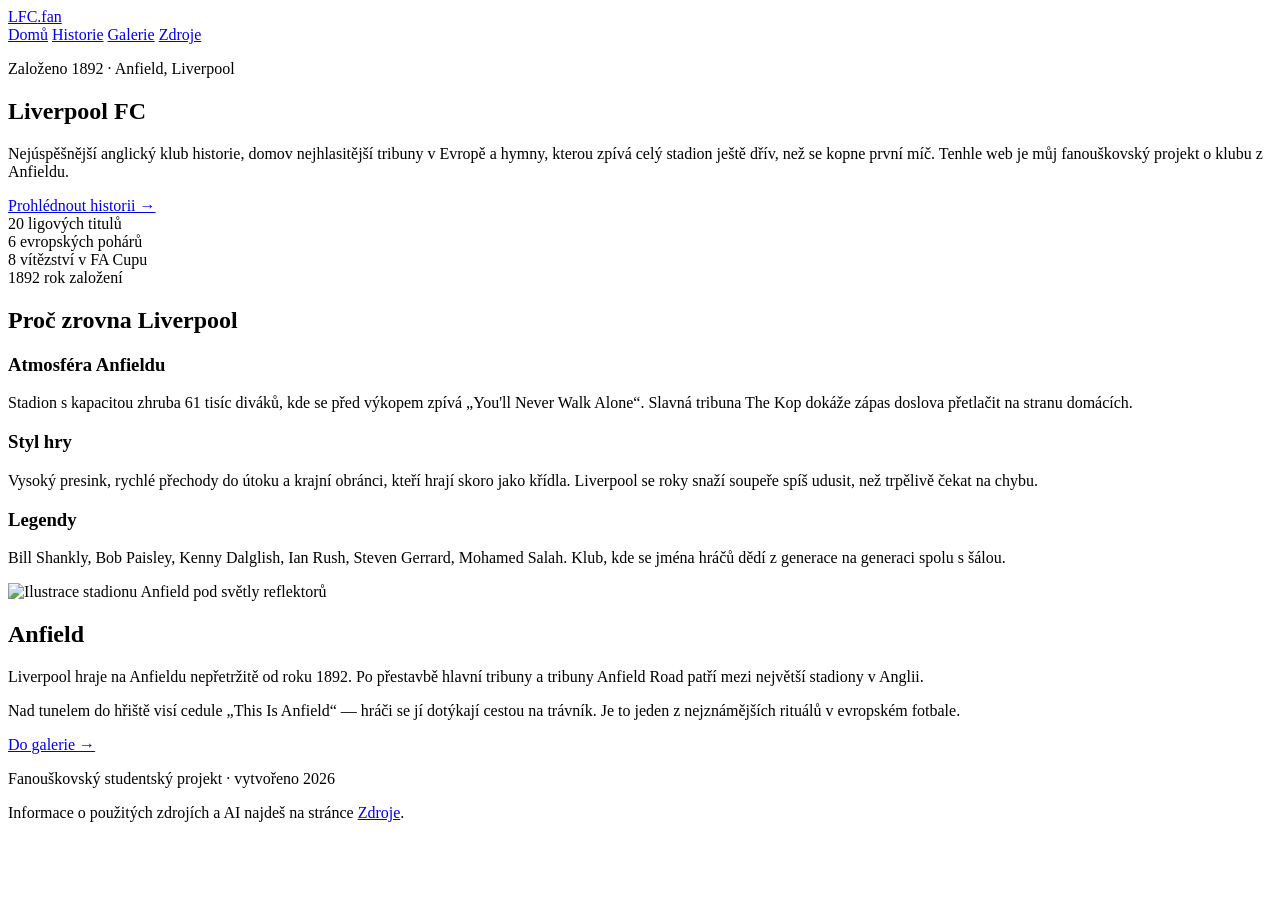
==== index.html @ aef9aa95 "Create index.html" ====
<!DOCTYPE html>
<html lang="cs">
<head>
    <meta charset="UTF-8">
    <meta name="viewport" content="width=device-width, initial-scale=1.0">
    <title>Liverpool FC — You'll Never Walk Alone</title>
    <link rel="preconnect" href="https://fonts.googleapis.com">
    <link rel="preconnect" href="https://fonts.gstatic.com" crossorigin>
    <link href="https://fonts.googleapis.com/css2?family=Inter:wght@400;600;800&display=swap" rel="stylesheet">
    <link rel="stylesheet" href="style.css">
</head>
<body>

    <header class="site-header">
        <a class="logo" href="index.html">LFC<span>.fan</span></a>
        <nav>
            <a class="active" href="index.html">Domů</a>
            <a href="historie.html">Historie</a>
            <a href="galerie.html">Galerie</a>
            <a href="zdroje.html">Zdroje</a>
        </nav>
    </header>

    <main>

        <section class="hero">
            <p class="kicker">Založeno 1892 &middot; Anfield, Liverpool</p>
            <h1>Liverpool FC</h1>
            <p class="lead">
                Nejúspěšnější anglický klub historie, domov nejhlasitější tribuny v Evropě
                a hymny, kterou zpívá celý stadion ještě dřív, než se kopne první míč.
                Tenhle web je můj fanouškovský projekt o klubu z Anfieldu.
            </p>
            <a class="btn" href="historie.html">Prohlédnout historii &rarr;</a>
        </section>

        <section class="stats">
            <div class="stat">
                <span class="num">20</span>
                <span class="label">ligových titulů</span>
            </div>
            <div class="stat">
                <span class="num">6</span>
                <span class="label">evropských pohárů</span>
            </div>
            <div class="stat">
                <span class="num">8</span>
                <span class="label">vítězství v FA Cupu</span>
            </div>
            <div class="stat">
                <span class="num">1892</span>
                <span class="label">rok založení</span>
            </div>
        </section>

        <section>
            <h2>Proč zrovna Liverpool</h2>
            <div class="cards">

                <article class="card">
                    <h3>Atmosféra Anfieldu</h3>
                    <p>
                        Stadion s kapacitou zhruba 61 tisíc diváků, kde se před výkopem
                        zpívá „You'll Never Walk Alone“. Slavná tribuna The Kop dokáže
                        zápas doslova přetlačit na stranu domácích.
                    </p>
                </article>

                <article class="card">
                    <h3>Styl hry</h3>
                    <p>
                        Vysoký presink, rychlé přechody do útoku a krajní obránci, kteří
                        hrají skoro jako křídla. Liverpool se roky snaží soupeře spíš udusit,
                        než trpělivě čekat na chybu.
                    </p>
                </article>

                <article class="card">
                    <h3>Legendy</h3>
                    <p>
                        Bill Shankly, Bob Paisley, Kenny Dalglish, Ian Rush, Steven Gerrard,
                        Mohamed Salah. Klub, kde se jména hráčů dědí z generace na generaci
                        spolu s šálou.
                    </p>
                </article>

            </div>
        </section>

        <section class="split">
            <img src="img/anfield.svg" alt="Ilustrace stadionu Anfield pod světly reflektorů">
            <div>
                <h2>Anfield</h2>
                <p>
                    Liverpool hraje na Anfieldu nepřetržitě od roku 1892. Po přestavbě
                    hlavní tribuny a tribuny Anfield Road patří mezi největší stadiony
                    v Anglii.
                </p>
                <p>
                    Nad tunelem do hřiště visí cedule „This Is Anfield“ — hráči se jí
                    dotýkají cestou na trávník. Je to jeden z nejznámějších rituálů
                    v evropském fotbale.
                </p>
                <a class="btn btn-ghost" href="galerie.html">Do galerie &rarr;</a>
            </div>
        </section>

    </main>

    <footer class="site-footer">
        <p>Fanouškovský studentský projekt &middot; vytvořeno 2026</p>
        <p>Informace o použitých zdrojích a AI najdeš na stránce <a href="zdroje.html">Zdroje</a>.</p>
    </footer>

</body>
</html>
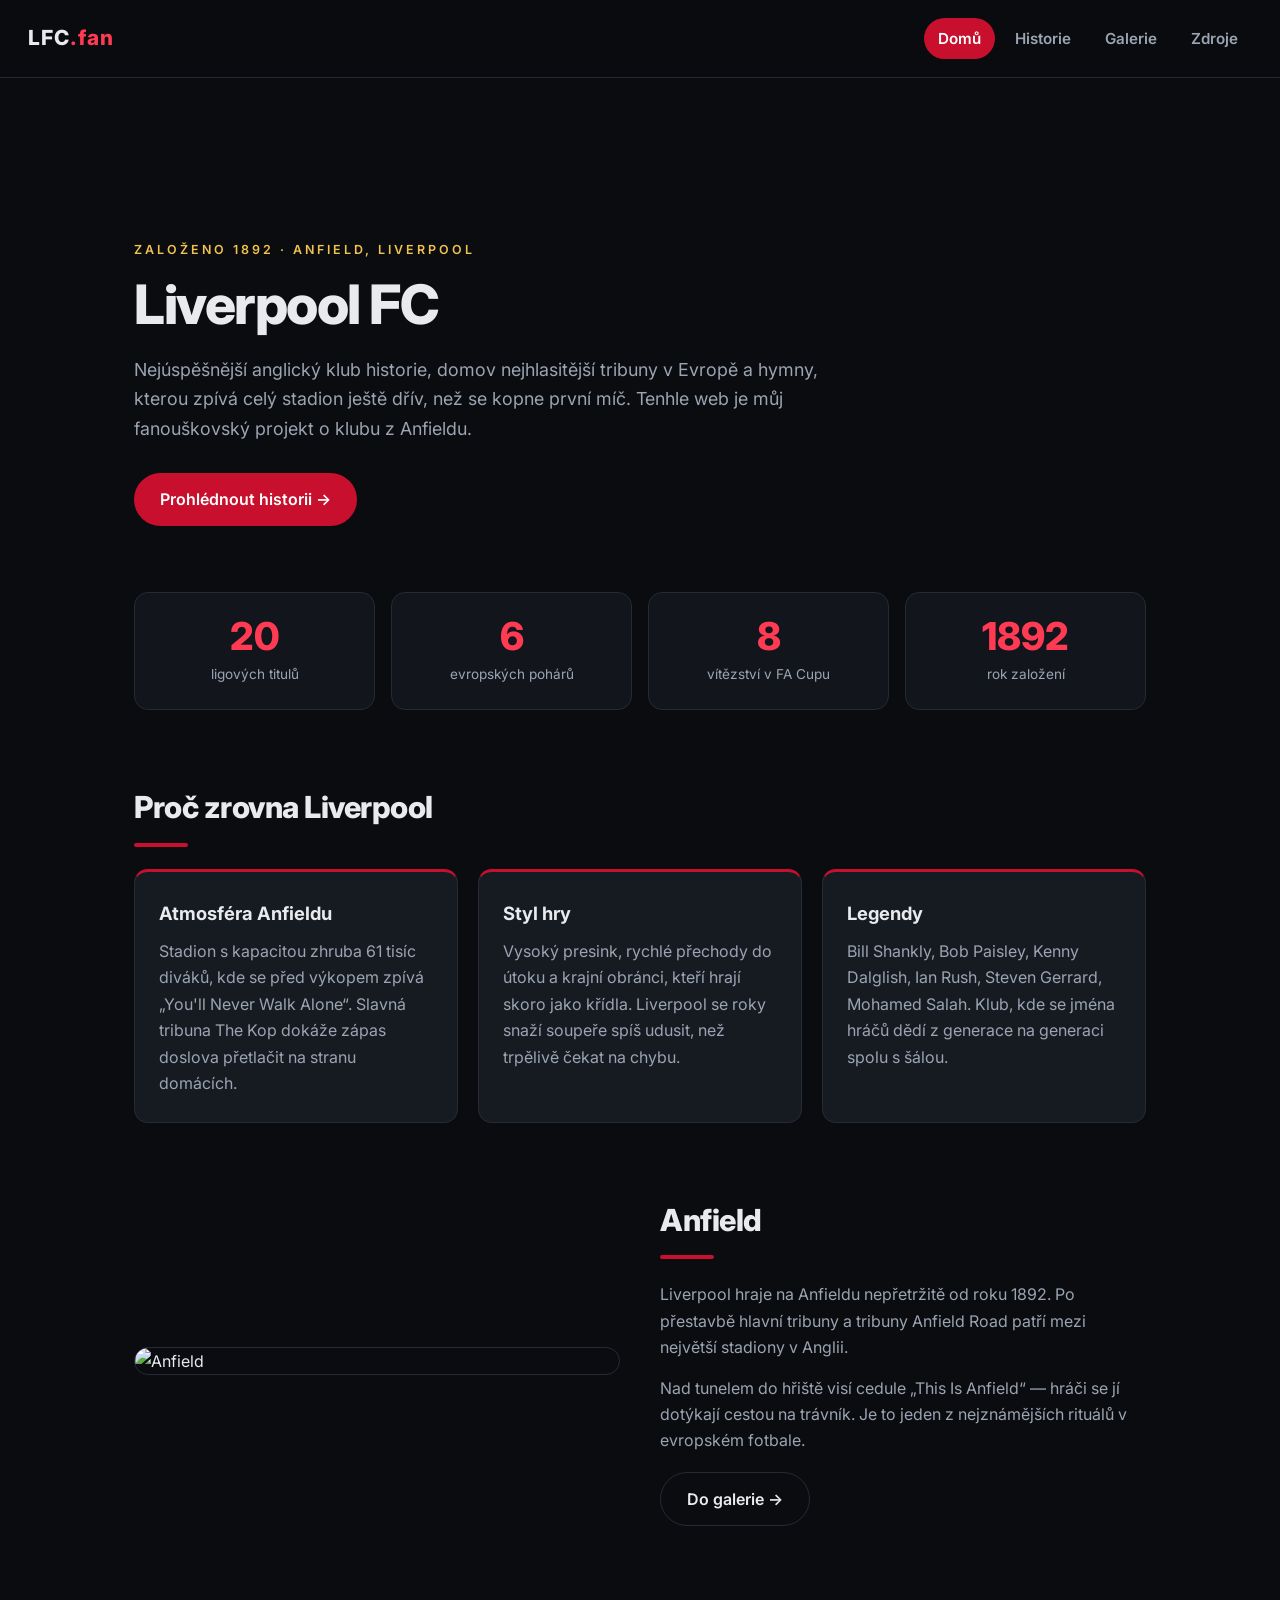
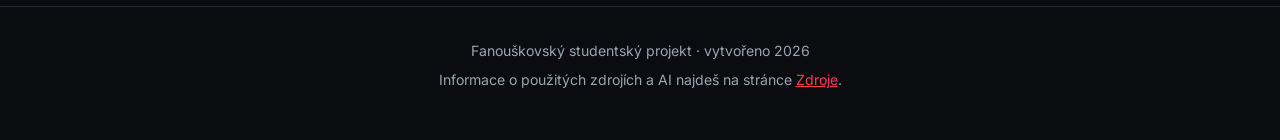
==== commit 84d78864: "Update index.html" ====
--- a/index.html
+++ b/index.html
@@ -88,7 +88,7 @@
         </section>
 
         <section class="split">
-            <img src="img/anfield.svg" alt="Ilustrace stadionu Anfield pod světly reflektorů">
+            <img src="https://www.thisisanfield.com/wp-content/uploads/2024-01-10-005-Liverpool_Fulham.jpg" alt="Anfield">
             <div>
                 <h2>Anfield</h2>
                 <p>
--- a/style.css
+++ b/style.css
@@ -0,0 +1,373 @@
+/* ====== Liverpool FC fan web — hlavní styl ====== */
+
+:root {
+    --bg: #0a0c0f;
+    --bg-soft: #12161c;
+    --card: #161b22;
+    --line: #242b35;
+    --text: #e8eaed;
+    --muted: #9aa4b2;
+    --red: #c8102e;
+    --red-light: #ff3b54;
+    --gold: #f2c14e;
+    --radius: 14px;
+}
+
+* {
+    margin: 0;
+    padding: 0;
+    box-sizing: border-box;
+}
+
+body {
+    font-family: "Inter", "Segoe UI", Arial, sans-serif;
+    background: var(--bg);
+    color: var(--text);
+    line-height: 1.65;
+}
+
+/* ====== Hlavička a menu ====== */
+
+.site-header {
+    display: flex;
+    align-items: center;
+    justify-content: space-between;
+    flex-wrap: wrap;
+    gap: 16px;
+    padding: 18px 28px;
+    background: rgba(10, 12, 15, 0.9);
+    border-bottom: 1px solid var(--line);
+    position: sticky;
+    top: 0;
+    z-index: 10;
+}
+
+.logo {
+    font-weight: 800;
+    font-size: 1.3rem;
+    letter-spacing: 1px;
+    color: var(--text);
+    text-decoration: none;
+}
+
+.logo span {
+    color: var(--red-light);
+}
+
+.site-header nav {
+    display: flex;
+    gap: 6px;
+    flex-wrap: wrap;
+}
+
+.site-header nav a {
+    color: var(--muted);
+    text-decoration: none;
+    font-weight: 600;
+    font-size: 0.95rem;
+    padding: 8px 14px;
+    border-radius: 999px;
+}
+
+.site-header nav a.active {
+    color: #fff;
+    background: var(--red);
+}
+
+/* ====== Obsah ====== */
+
+main {
+    max-width: 1060px;
+    margin: 0 auto;
+    padding: 0 24px 80px;
+}
+
+section {
+    margin-top: 72px;
+}
+
+h1 {
+    font-size: 3.4rem;
+    font-weight: 800;
+    line-height: 1.1;
+    letter-spacing: -1.5px;
+}
+
+h2 {
+    font-size: 1.9rem;
+    font-weight: 800;
+    letter-spacing: -0.5px;
+    margin-bottom: 22px;
+}
+
+h2::after {
+    content: "";
+    display: block;
+    width: 54px;
+    height: 4px;
+    margin-top: 10px;
+    border-radius: 4px;
+    background: var(--red);
+}
+
+h3 {
+    font-size: 1.15rem;
+    margin-bottom: 10px;
+}
+
+p {
+    color: var(--muted);
+}
+
+a {
+    color: var(--red-light);
+}
+
+/* ====== Hero ====== */
+
+.hero {
+    padding: 90px 0 10px;
+    max-width: 720px;
+}
+
+.kicker {
+    text-transform: uppercase;
+    letter-spacing: 3px;
+    font-size: 0.78rem;
+    font-weight: 600;
+    color: var(--gold);
+    margin-bottom: 14px;
+}
+
+.lead {
+    font-size: 1.12rem;
+    margin: 20px 0 30px;
+}
+
+.btn {
+    display: inline-block;
+    background: var(--red);
+    color: #fff;
+    text-decoration: none;
+    font-weight: 600;
+    padding: 13px 26px;
+    border-radius: 999px;
+}
+
+.btn-ghost {
+    background: transparent;
+    border: 1px solid var(--line);
+    color: var(--text);
+    margin-top: 18px;
+}
+
+/* ====== Statistiky ====== */
+
+.stats {
+    display: grid;
+    grid-template-columns: repeat(4, 1fr);
+    gap: 16px;
+    margin-top: 56px;
+}
+
+.stat {
+    background: var(--bg-soft);
+    border: 1px solid var(--line);
+    border-radius: var(--radius);
+    padding: 24px 18px;
+    text-align: center;
+}
+
+.stat .num {
+    display: block;
+    font-size: 2.4rem;
+    font-weight: 800;
+    color: var(--red-light);
+    line-height: 1;
+}
+
+.stat .label {
+    display: block;
+    margin-top: 8px;
+    font-size: 0.85rem;
+    color: var(--muted);
+}
+
+/* ====== Karty ====== */
+
+.cards {
+    display: grid;
+    grid-template-columns: repeat(3, 1fr);
+    gap: 20px;
+}
+
+.card {
+    background: var(--card);
+    border: 1px solid var(--line);
+    border-top: 3px solid var(--red);
+    border-radius: var(--radius);
+    padding: 26px 24px;
+}
+
+/* ====== Dvousloupcová sekce ====== */
+
+.split {
+    display: grid;
+    grid-template-columns: 1fr 1fr;
+    gap: 40px;
+    align-items: center;
+}
+
+.split img {
+    width: 100%;
+    border-radius: var(--radius);
+    border: 1px solid var(--line);
+}
+
+.split p + p {
+    margin-top: 14px;
+}
+
+/* ====== Časová osa (historie) ====== */
+
+.timeline {
+    border-left: 2px solid var(--line);
+    padding-left: 26px;
+    margin-left: 8px;
+}
+
+.timeline .item {
+    position: relative;
+    padding-bottom: 32px;
+}
+
+.timeline .item::before {
+    content: "";
+    position: absolute;
+    left: -34px;
+    top: 7px;
+    width: 12px;
+    height: 12px;
+    border-radius: 50%;
+    background: var(--red);
+    border: 3px solid var(--bg);
+}
+
+.timeline .year {
+    font-weight: 800;
+    color: var(--gold);
+    letter-spacing: 1px;
+}
+
+/* ====== Tabulka trofejí ====== */
+
+table {
+    width: 100%;
+    border-collapse: collapse;
+    background: var(--bg-soft);
+    border: 1px solid var(--line);
+    border-radius: var(--radius);
+    overflow: hidden;
+}
+
+th, td {
+    text-align: left;
+    padding: 13px 18px;
+    border-bottom: 1px solid var(--line);
+    font-size: 0.95rem;
+}
+
+th {
+    background: #1b212a;
+    font-size: 0.8rem;
+    text-transform: uppercase;
+    letter-spacing: 1.5px;
+    color: var(--muted);
+}
+
+td:last-child {
+    color: var(--gold);
+    font-weight: 700;
+}
+
+tr:last-child td {
+    border-bottom: none;
+}
+
+/* ====== Galerie ====== */
+
+.gallery {
+    display: grid;
+    grid-template-columns: repeat(2, 1fr);
+    gap: 22px;
+}
+
+figure {
+    background: var(--card);
+    border: 1px solid var(--line);
+    border-radius: var(--radius);
+    overflow: hidden;
+}
+
+figure img {
+    width: 100%;
+    display: block;
+}
+
+figcaption {
+    padding: 16px 20px;
+    font-size: 0.9rem;
+    color: var(--muted);
+}
+
+figcaption strong {
+    display: block;
+    color: var(--text);
+    margin-bottom: 4px;
+}
+
+/* ====== Zdroje ====== */
+
+.source-list {
+    list-style: none;
+}
+
+.source-list li {
+    background: var(--bg-soft);
+    border: 1px solid var(--line);
+    border-radius: var(--radius);
+    padding: 16px 20px;
+    margin-bottom: 12px;
+}
+
+.source-list span {
+    display: block;
+    font-size: 0.85rem;
+    color: var(--muted);
+}
+
+.prompt {
+    background: #0d1117;
+    border: 1px solid var(--line);
+    border-left: 3px solid var(--gold);
+    border-radius: 8px;
+    padding: 14px 18px;
+    margin-bottom: 12px;
+    font-size: 0.92rem;
+    color: var(--text);
+    font-style: italic;
+}
+
+/* ====== Patička ====== */
+
+.site-footer {
+    border-top: 1px solid var(--line);
+    padding: 32px 24px 48px;
+    text-align: center;
+    color: var(--muted);
+    font-size: 0.88rem;
+}
+
+.site-footer p + p {
+    margin-top: 6px;
+}
